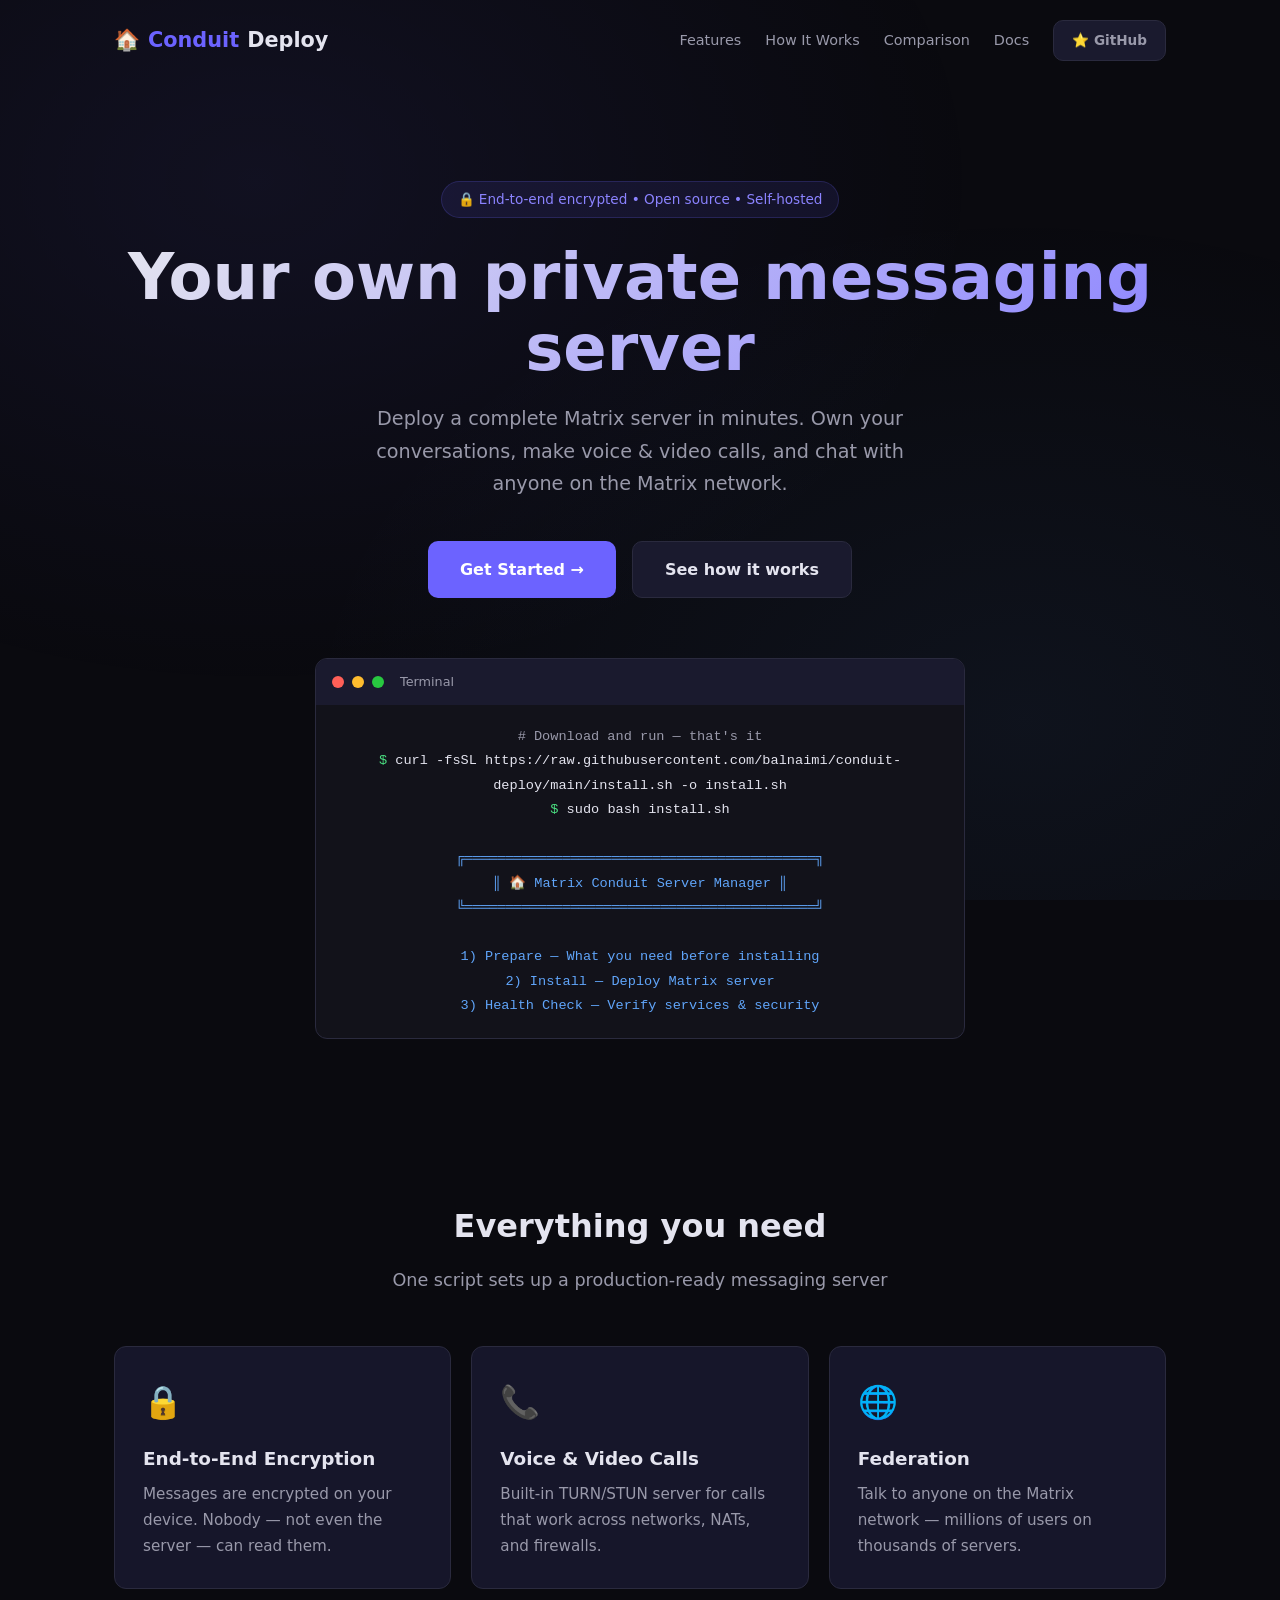
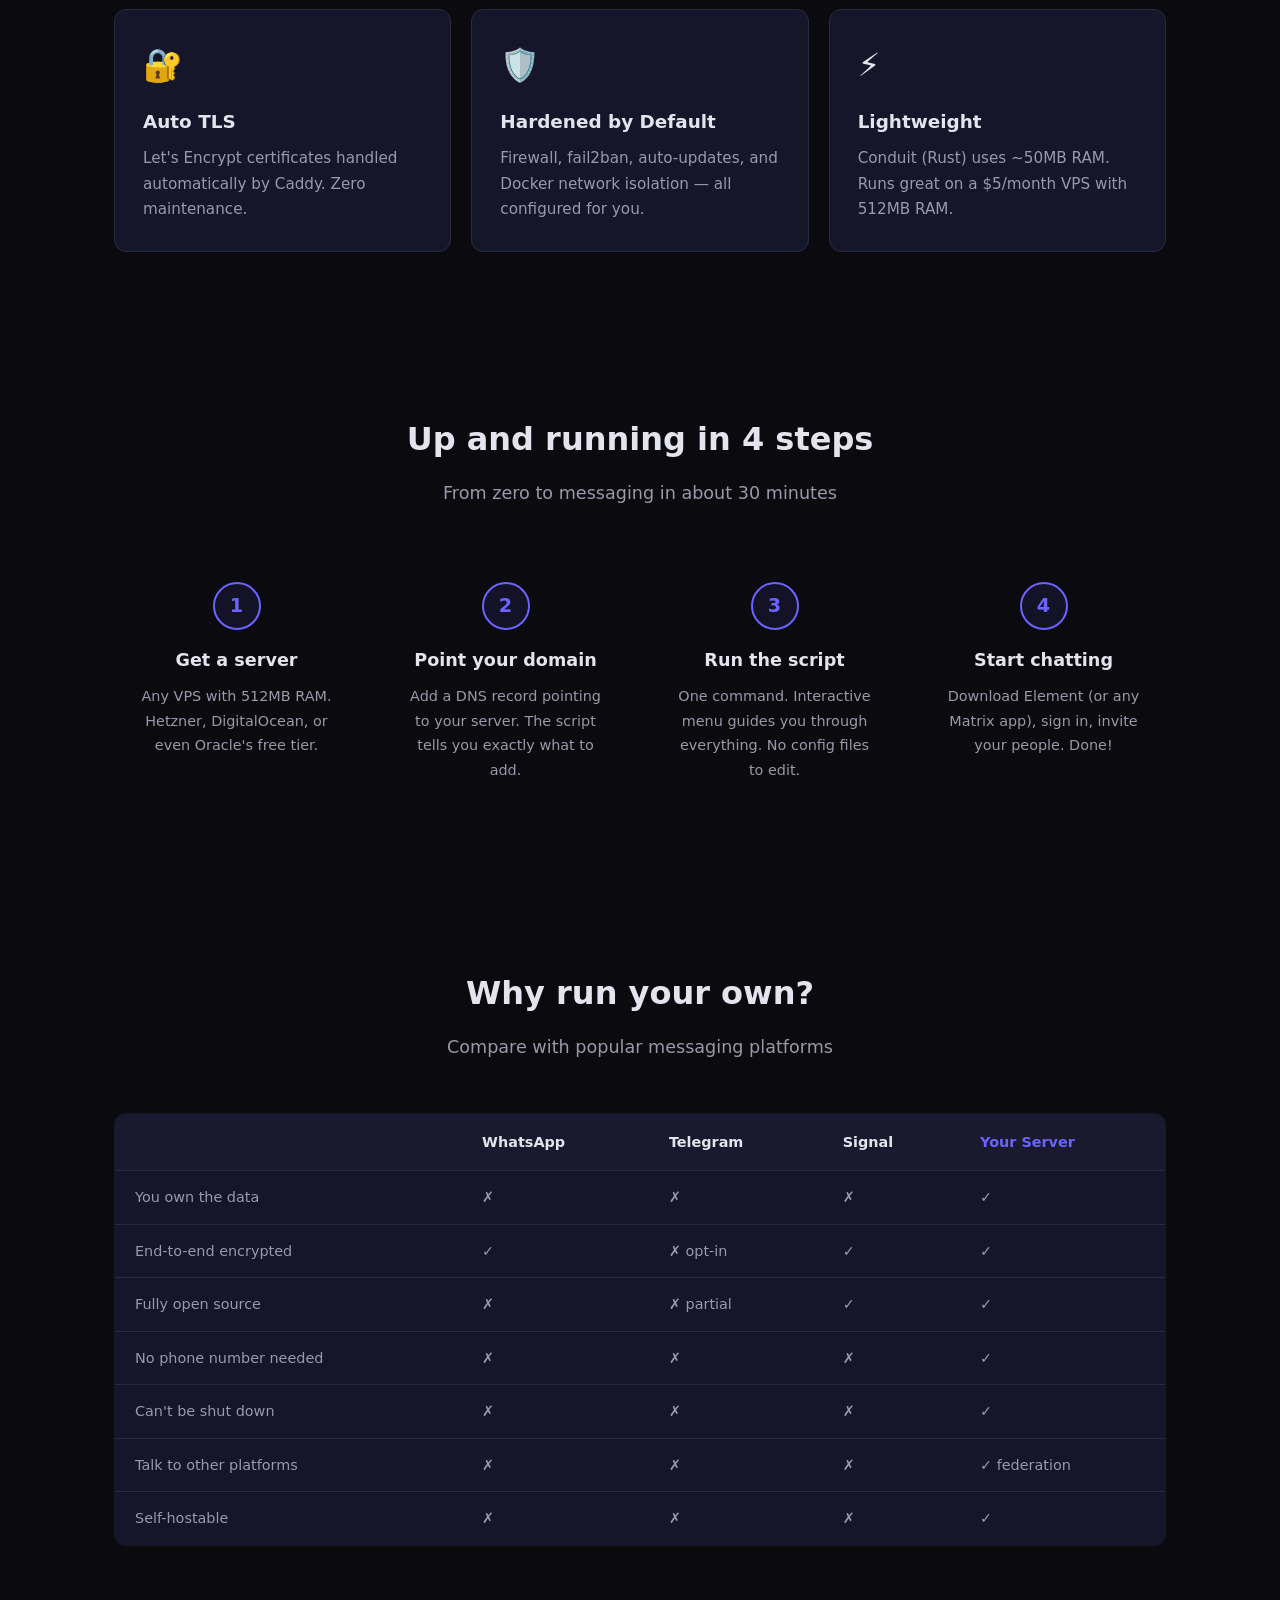
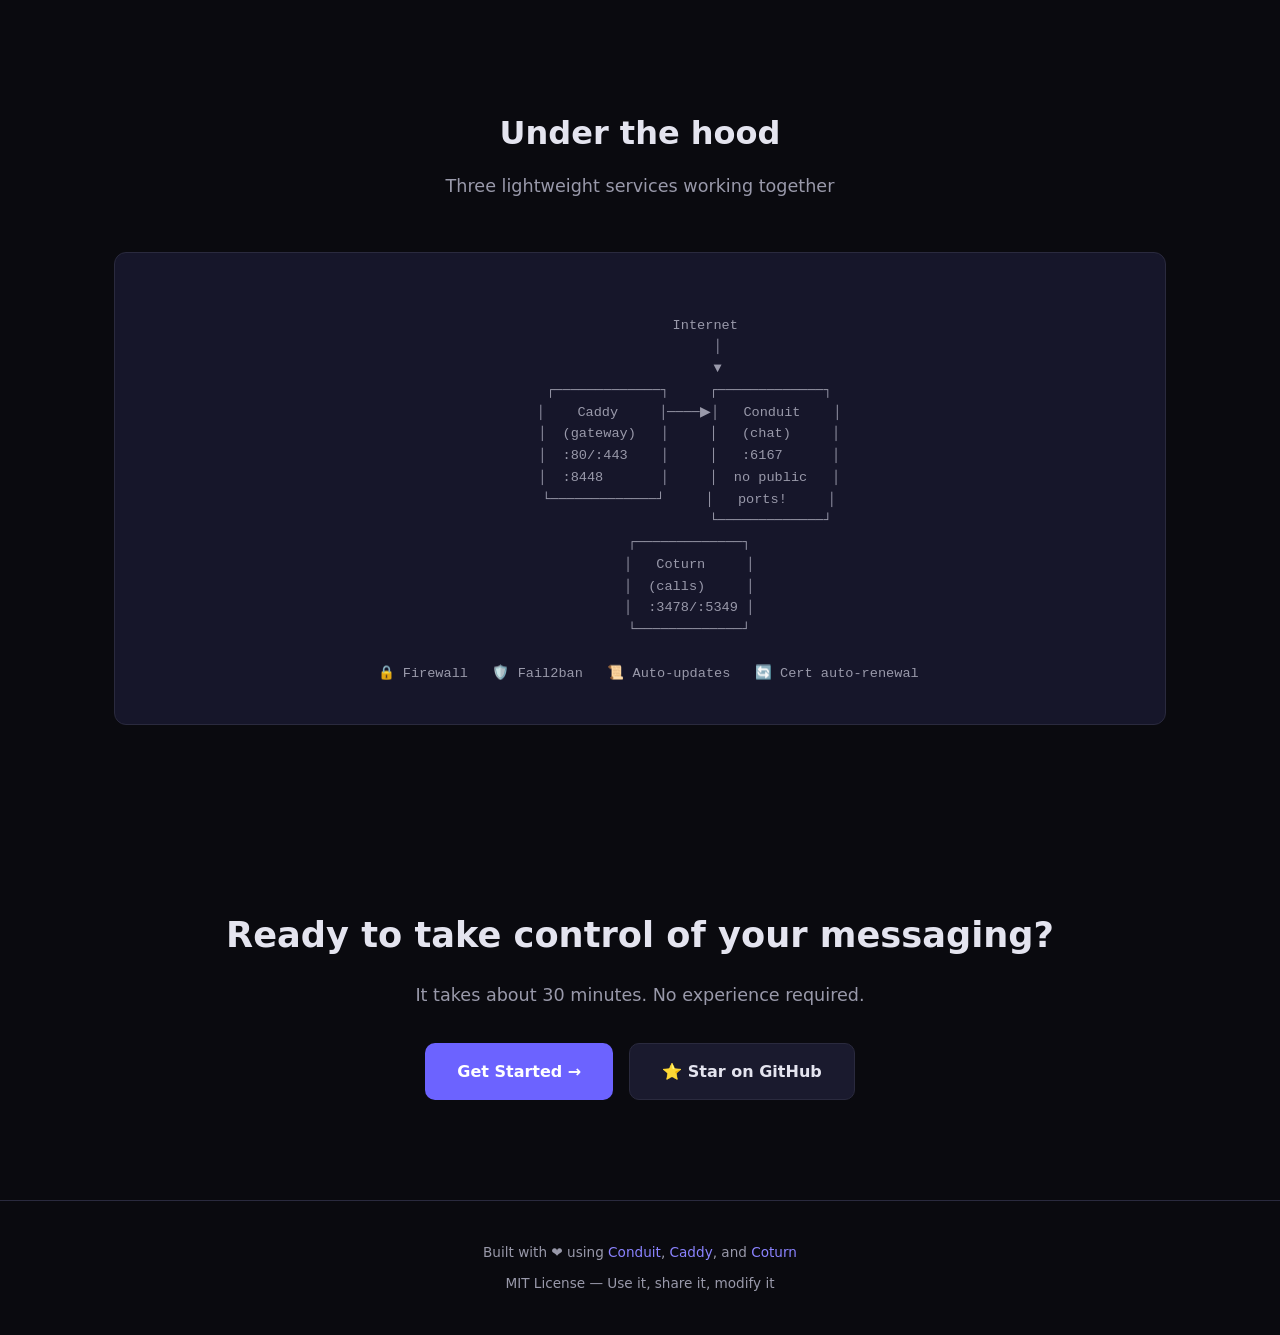
==== index.html @ 2279a66c "docs: add comprehensive documentation + landing page Documentation (docs/): - getting-started.md — B" ====
<!DOCTYPE html>
<html lang="en">
<head>
    <meta charset="UTF-8">
    <meta name="viewport" content="width=device-width, initial-scale=1.0">
    <title>Conduit Deploy — Your Own Private Messaging Server</title>
    <meta name="description" content="Deploy your own private Matrix messaging server in minutes. End-to-end encryption, voice/video calls, federation.">
    <style>
        :root {
            --bg: #0a0a0f;
            --bg2: #12121a;
            --bg3: #1a1a2e;
            --text: #e4e4ef;
            --text2: #9999aa;
            --accent: #6c63ff;
            --accent2: #8b83ff;
            --green: #4ade80;
            --blue: #60a5fa;
            --card: #16162a;
            --border: #2a2a3e;
            --radius: 12px;
        }

        * { margin: 0; padding: 0; box-sizing: border-box; }

        body {
            font-family: -apple-system, BlinkMacSystemFont, 'Segoe UI', system-ui, sans-serif;
            background: var(--bg);
            color: var(--text);
            line-height: 1.7;
            overflow-x: hidden;
        }

        /* Gradient background */
        .gradient-bg {
            position: fixed;
            top: 0; left: 0; right: 0; bottom: 0;
            background: radial-gradient(ellipse at 20% 20%, rgba(108, 99, 255, 0.08) 0%, transparent 50%),
                        radial-gradient(ellipse at 80% 80%, rgba(96, 165, 250, 0.06) 0%, transparent 50%);
            pointer-events: none;
            z-index: 0;
        }

        .container {
            max-width: 1100px;
            margin: 0 auto;
            padding: 0 24px;
            position: relative;
            z-index: 1;
        }

        /* Nav */
        nav {
            padding: 20px 0;
            display: flex;
            justify-content: space-between;
            align-items: center;
        }
        .logo {
            font-size: 1.3rem;
            font-weight: 700;
            color: var(--text);
            text-decoration: none;
            display: flex;
            align-items: center;
            gap: 8px;
        }
        .logo span { color: var(--accent); }
        .nav-links { display: flex; gap: 24px; align-items: center; }
        .nav-links a {
            color: var(--text2);
            text-decoration: none;
            font-size: 0.9rem;
            transition: color 0.2s;
        }
        .nav-links a:hover { color: var(--text); }

        /* Hero */
        .hero {
            text-align: center;
            padding: 100px 0 80px;
        }
        .hero-badge {
            display: inline-block;
            padding: 6px 16px;
            background: rgba(108, 99, 255, 0.1);
            border: 1px solid rgba(108, 99, 255, 0.2);
            border-radius: 100px;
            font-size: 0.85rem;
            color: var(--accent2);
            margin-bottom: 24px;
        }
        .hero h1 {
            font-size: clamp(2.5rem, 6vw, 4rem);
            font-weight: 800;
            line-height: 1.1;
            margin-bottom: 20px;
            background: linear-gradient(135deg, var(--text) 0%, var(--accent2) 100%);
            -webkit-background-clip: text;
            -webkit-text-fill-color: transparent;
            background-clip: text;
        }
        .hero p {
            font-size: 1.2rem;
            color: var(--text2);
            max-width: 600px;
            margin: 0 auto 40px;
        }
        .hero-buttons {
            display: flex;
            gap: 16px;
            justify-content: center;
            flex-wrap: wrap;
        }
        .btn {
            padding: 14px 32px;
            border-radius: 10px;
            font-size: 1rem;
            font-weight: 600;
            text-decoration: none;
            transition: all 0.2s;
            display: inline-flex;
            align-items: center;
            gap: 8px;
        }
        .btn-primary {
            background: var(--accent);
            color: white;
        }
        .btn-primary:hover {
            background: var(--accent2);
            transform: translateY(-2px);
            box-shadow: 0 8px 30px rgba(108, 99, 255, 0.3);
        }
        .btn-secondary {
            background: var(--bg3);
            color: var(--text);
            border: 1px solid var(--border);
        }
        .btn-secondary:hover {
            border-color: var(--accent);
            transform: translateY(-2px);
        }

        /* Terminal preview */
        .terminal {
            max-width: 650px;
            margin: 60px auto 0;
            background: var(--bg2);
            border: 1px solid var(--border);
            border-radius: var(--radius);
            overflow: hidden;
        }
        .terminal-header {
            padding: 12px 16px;
            background: var(--bg3);
            display: flex;
            gap: 8px;
            align-items: center;
        }
        .terminal-dot {
            width: 12px; height: 12px;
            border-radius: 50%;
        }
        .terminal-dot.red { background: #ff5f57; }
        .terminal-dot.yellow { background: #febc2e; }
        .terminal-dot.green { background: #28c840; }
        .terminal-title {
            color: var(--text2);
            font-size: 0.8rem;
            margin-left: 8px;
        }
        .terminal-body {
            padding: 20px;
            font-family: 'SF Mono', 'Fira Code', 'Cascadia Code', monospace;
            font-size: 0.85rem;
            line-height: 1.8;
        }
        .terminal-body .prompt { color: var(--green); }
        .terminal-body .cmd { color: var(--text); }
        .terminal-body .comment { color: var(--text2); }
        .terminal-body .output { color: var(--blue); }

        /* Features */
        .features {
            padding: 80px 0;
        }
        .section-title {
            text-align: center;
            font-size: 2rem;
            font-weight: 700;
            margin-bottom: 12px;
        }
        .section-subtitle {
            text-align: center;
            color: var(--text2);
            margin-bottom: 50px;
            font-size: 1.1rem;
        }
        .features-grid {
            display: grid;
            grid-template-columns: repeat(auto-fit, minmax(300px, 1fr));
            gap: 20px;
        }
        .feature-card {
            background: var(--card);
            border: 1px solid var(--border);
            border-radius: var(--radius);
            padding: 28px;
            transition: all 0.2s;
        }
        .feature-card:hover {
            border-color: var(--accent);
            transform: translateY(-3px);
        }
        .feature-icon {
            font-size: 2rem;
            margin-bottom: 14px;
        }
        .feature-card h3 {
            font-size: 1.15rem;
            margin-bottom: 8px;
        }
        .feature-card p {
            color: var(--text2);
            font-size: 0.95rem;
        }

        /* How it works */
        .how-it-works {
            padding: 80px 0;
        }
        .steps {
            display: grid;
            grid-template-columns: repeat(auto-fit, minmax(220px, 1fr));
            gap: 24px;
            margin-top: 50px;
        }
        .step {
            text-align: center;
            padding: 24px;
        }
        .step-number {
            width: 48px; height: 48px;
            background: rgba(108, 99, 255, 0.1);
            border: 2px solid var(--accent);
            border-radius: 50%;
            display: flex;
            align-items: center;
            justify-content: center;
            margin: 0 auto 16px;
            font-weight: 700;
            color: var(--accent);
            font-size: 1.2rem;
        }
        .step h3 {
            margin-bottom: 8px;
            font-size: 1.1rem;
        }
        .step p {
            color: var(--text2);
            font-size: 0.9rem;
        }

        /* Comparison */
        .comparison {
            padding: 80px 0;
        }
        .comparison-table {
            width: 100%;
            border-collapse: collapse;
            background: var(--card);
            border-radius: var(--radius);
            overflow: hidden;
            border: 1px solid var(--border);
        }
        .comparison-table th {
            padding: 16px 20px;
            background: var(--bg3);
            text-align: left;
            font-weight: 600;
            font-size: 0.9rem;
        }
        .comparison-table td {
            padding: 14px 20px;
            border-top: 1px solid var(--border);
            font-size: 0.9rem;
            color: var(--text2);
        }
        .comparison-table tr:hover td {
            background: rgba(108, 99, 255, 0.03);
        }
        .check { color: var(--green); }
        .cross { color: #f87171; }

        /* Architecture */
        .architecture {
            padding: 80px 0;
        }
        .arch-diagram {
            background: var(--card);
            border: 1px solid var(--border);
            border-radius: var(--radius);
            padding: 40px;
            text-align: center;
            font-family: 'SF Mono', 'Fira Code', monospace;
            font-size: 0.85rem;
            line-height: 1.6;
            color: var(--text2);
            overflow-x: auto;
            white-space: pre;
        }

        /* CTA */
        .cta {
            padding: 100px 0;
            text-align: center;
        }
        .cta h2 {
            font-size: 2.2rem;
            margin-bottom: 16px;
        }
        .cta p {
            color: var(--text2);
            margin-bottom: 32px;
            font-size: 1.1rem;
        }

        /* Footer */
        footer {
            padding: 40px 0;
            border-top: 1px solid var(--border);
            text-align: center;
            color: var(--text2);
            font-size: 0.85rem;
        }
        footer a {
            color: var(--accent2);
            text-decoration: none;
        }
        footer a:hover { text-decoration: underline; }

        /* Code inline */
        code {
            background: var(--bg3);
            padding: 2px 8px;
            border-radius: 4px;
            font-size: 0.85em;
            font-family: 'SF Mono', 'Fira Code', monospace;
        }

        @media (max-width: 768px) {
            .hero { padding: 60px 0 40px; }
            .nav-links { display: none; }
            .features-grid { grid-template-columns: 1fr; }
            .steps { grid-template-columns: 1fr 1fr; }
            .comparison-table { font-size: 0.8rem; }
            .comparison-table th, .comparison-table td { padding: 10px 12px; }
        }
    </style>
</head>
<body>
    <div class="gradient-bg"></div>

    <div class="container">
        <nav>
            <a href="#" class="logo">🏠 <span>Conduit</span> Deploy</a>
            <div class="nav-links">
                <a href="#features">Features</a>
                <a href="#how-it-works">How It Works</a>
                <a href="#comparison">Comparison</a>
                <a href="docs/getting-started.md">Docs</a>
                <a href="https://github.com/balnaimi/conduit-deploy" class="btn btn-secondary" style="padding: 8px 18px; font-size: 0.85rem;">⭐ GitHub</a>
            </div>
        </nav>

        <!-- Hero -->
        <section class="hero">
            <div class="hero-badge">🔒 End-to-end encrypted • Open source • Self-hosted</div>
            <h1>Your own private messaging server</h1>
            <p>Deploy a complete Matrix server in minutes. Own your conversations, make voice &amp; video calls, and chat with anyone on the Matrix network.</p>
            <div class="hero-buttons">
                <a href="docs/getting-started.md" class="btn btn-primary">Get Started →</a>
                <a href="#how-it-works" class="btn btn-secondary">See how it works</a>
            </div>

            <div class="terminal">
                <div class="terminal-header">
                    <div class="terminal-dot red"></div>
                    <div class="terminal-dot yellow"></div>
                    <div class="terminal-dot green"></div>
                    <span class="terminal-title">Terminal</span>
                </div>
                <div class="terminal-body">
                    <span class="comment"># Download and run — that's it</span><br>
                    <span class="prompt">$</span> <span class="cmd">curl -fsSL https://raw.githubusercontent.com/balnaimi/conduit-deploy/main/install.sh -o install.sh</span><br>
                    <span class="prompt">$</span> <span class="cmd">sudo bash install.sh</span><br>
                    <br>
                    <span class="output">╔═══════════════════════════════════════════╗</span><br>
                    <span class="output">║   🏠 Matrix Conduit Server Manager        ║</span><br>
                    <span class="output">╚═══════════════════════════════════════════╝</span><br>
                    <br>
                    <span class="output">  1) Prepare      — What you need before installing</span><br>
                    <span class="output">  2) Install      — Deploy Matrix server</span><br>
                    <span class="output">  3) Health Check — Verify services &amp; security</span><br>
                </div>
            </div>
        </section>

        <!-- Features -->
        <section class="features" id="features">
            <h2 class="section-title">Everything you need</h2>
            <p class="section-subtitle">One script sets up a production-ready messaging server</p>

            <div class="features-grid">
                <div class="feature-card">
                    <div class="feature-icon">🔒</div>
                    <h3>End-to-End Encryption</h3>
                    <p>Messages are encrypted on your device. Nobody — not even the server — can read them.</p>
                </div>
                <div class="feature-card">
                    <div class="feature-icon">📞</div>
                    <h3>Voice & Video Calls</h3>
                    <p>Built-in TURN/STUN server for calls that work across networks, NATs, and firewalls.</p>
                </div>
                <div class="feature-card">
                    <div class="feature-icon">🌐</div>
                    <h3>Federation</h3>
                    <p>Talk to anyone on the Matrix network — millions of users on thousands of servers.</p>
                </div>
                <div class="feature-card">
                    <div class="feature-icon">🔐</div>
                    <h3>Auto TLS</h3>
                    <p>Let's Encrypt certificates handled automatically by Caddy. Zero maintenance.</p>
                </div>
                <div class="feature-card">
                    <div class="feature-icon">🛡️</div>
                    <h3>Hardened by Default</h3>
                    <p>Firewall, fail2ban, auto-updates, and Docker network isolation — all configured for you.</p>
                </div>
                <div class="feature-card">
                    <div class="feature-icon">⚡</div>
                    <h3>Lightweight</h3>
                    <p>Conduit (Rust) uses ~50MB RAM. Runs great on a $5/month VPS with 512MB RAM.</p>
                </div>
            </div>
        </section>

        <!-- How it works -->
        <section class="how-it-works" id="how-it-works">
            <h2 class="section-title">Up and running in 4 steps</h2>
            <p class="section-subtitle">From zero to messaging in about 30 minutes</p>

            <div class="steps">
                <div class="step">
                    <div class="step-number">1</div>
                    <h3>Get a server</h3>
                    <p>Any VPS with 512MB RAM. Hetzner, DigitalOcean, or even Oracle's free tier.</p>
                </div>
                <div class="step">
                    <div class="step-number">2</div>
                    <h3>Point your domain</h3>
                    <p>Add a DNS record pointing to your server. The script tells you exactly what to add.</p>
                </div>
                <div class="step">
                    <div class="step-number">3</div>
                    <h3>Run the script</h3>
                    <p>One command. Interactive menu guides you through everything. No config files to edit.</p>
                </div>
                <div class="step">
                    <div class="step-number">4</div>
                    <h3>Start chatting</h3>
                    <p>Download Element (or any Matrix app), sign in, invite your people. Done!</p>
                </div>
            </div>
        </section>

        <!-- Comparison -->
        <section class="comparison" id="comparison">
            <h2 class="section-title">Why run your own?</h2>
            <p class="section-subtitle">Compare with popular messaging platforms</p>

            <table class="comparison-table">
                <thead>
                    <tr>
                        <th></th>
                        <th>WhatsApp</th>
                        <th>Telegram</th>
                        <th>Signal</th>
                        <th style="color: var(--accent);">Your Server</th>
                    </tr>
                </thead>
                <tbody>
                    <tr>
                        <td>You own the data</td>
                        <td class="cross">✗</td>
                        <td class="cross">✗</td>
                        <td class="cross">✗</td>
                        <td class="check">✓</td>
                    </tr>
                    <tr>
                        <td>End-to-end encrypted</td>
                        <td class="check">✓</td>
                        <td class="cross">✗ opt-in</td>
                        <td class="check">✓</td>
                        <td class="check">✓</td>
                    </tr>
                    <tr>
                        <td>Fully open source</td>
                        <td class="cross">✗</td>
                        <td class="cross">✗ partial</td>
                        <td class="check">✓</td>
                        <td class="check">✓</td>
                    </tr>
                    <tr>
                        <td>No phone number needed</td>
                        <td class="cross">✗</td>
                        <td class="cross">✗</td>
                        <td class="cross">✗</td>
                        <td class="check">✓</td>
                    </tr>
                    <tr>
                        <td>Can't be shut down</td>
                        <td class="cross">✗</td>
                        <td class="cross">✗</td>
                        <td class="cross">✗</td>
                        <td class="check">✓</td>
                    </tr>
                    <tr>
                        <td>Talk to other platforms</td>
                        <td class="cross">✗</td>
                        <td class="cross">✗</td>
                        <td class="cross">✗</td>
                        <td class="check">✓ federation</td>
                    </tr>
                    <tr>
                        <td>Self-hostable</td>
                        <td class="cross">✗</td>
                        <td class="cross">✗</td>
                        <td class="cross">✗</td>
                        <td class="check">✓</td>
                    </tr>
                </tbody>
            </table>
        </section>

        <!-- Architecture -->
        <section class="architecture">
            <h2 class="section-title">Under the hood</h2>
            <p class="section-subtitle">Three lightweight services working together</p>

            <div class="arch-diagram">
                Internet
                   │
                   ▼
            ┌─────────────┐     ┌─────────────┐
            │    Caddy     │────▶│   Conduit    │
            │  (gateway)   │     │   (chat)     │
            │  :80/:443    │     │   :6167      │
            │  :8448       │     │  no public   │
            └─────────────┘     │   ports!     │
                                └─────────────┘
            ┌─────────────┐
            │   Coturn     │
            │  (calls)     │
            │  :3478/:5349 │
            └─────────────┘

  🔒 Firewall   🛡️ Fail2ban   📜 Auto-updates   🔄 Cert auto-renewal</div>
        </section>

        <!-- CTA -->
        <section class="cta">
            <h2>Ready to take control of your messaging?</h2>
            <p>It takes about 30 minutes. No experience required.</p>
            <div class="hero-buttons">
                <a href="docs/getting-started.md" class="btn btn-primary">Get Started →</a>
                <a href="https://github.com/balnaimi/conduit-deploy" class="btn btn-secondary">⭐ Star on GitHub</a>
            </div>
        </section>
    </div>

    <footer>
        <div class="container">
            <p>Built with ❤️ using <a href="https://conduit.rs/">Conduit</a>, <a href="https://caddyserver.com/">Caddy</a>, and <a href="https://github.com/coturn/coturn">Coturn</a></p>
            <p style="margin-top: 8px;">MIT License — Use it, share it, modify it</p>
        </div>
    </footer>
</body>
</html>
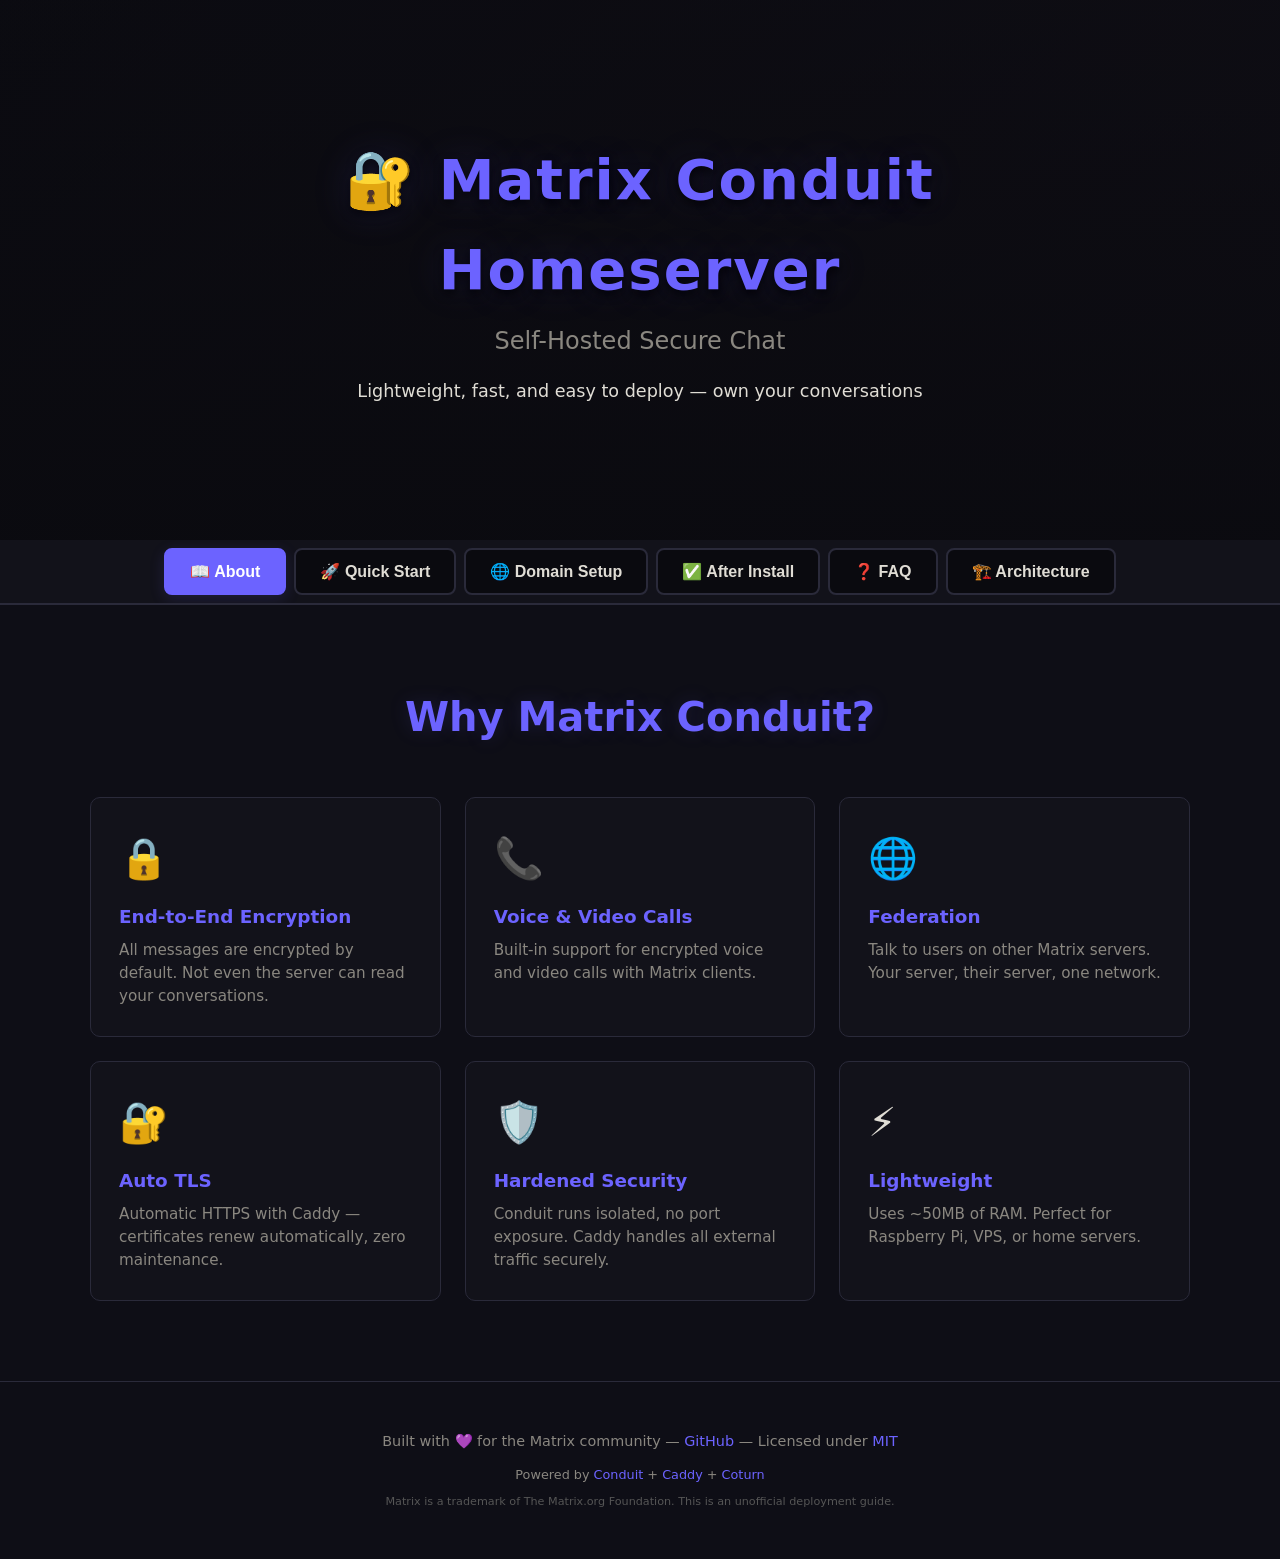
==== commit 4d7f7a7c: "feat: new landing page matching Conan Exiles style" ====
--- a/index.html
+++ b/index.html
@@ -1,590 +1,1148 @@
 <!DOCTYPE html>
 <html lang="en">
 <head>
-    <meta charset="UTF-8">
-    <meta name="viewport" content="width=device-width, initial-scale=1.0">
-    <title>Conduit Deploy — Your Own Private Messaging Server</title>
-    <meta name="description" content="Deploy your own private Matrix messaging server in minutes. End-to-end encryption, voice/video calls, federation.">
-    <style>
-        :root {
-            --bg: #0a0a0f;
-            --bg2: #12121a;
-            --bg3: #1a1a2e;
-            --text: #e4e4ef;
-            --text2: #9999aa;
-            --accent: #6c63ff;
-            --accent2: #8b83ff;
-            --green: #4ade80;
-            --blue: #60a5fa;
-            --card: #16162a;
-            --border: #2a2a3e;
-            --radius: 12px;
-        }
-
-        * { margin: 0; padding: 0; box-sizing: border-box; }
-
-        body {
-            font-family: -apple-system, BlinkMacSystemFont, 'Segoe UI', system-ui, sans-serif;
-            background: var(--bg);
-            color: var(--text);
-            line-height: 1.7;
-            overflow-x: hidden;
-        }
-
-        /* Gradient background */
-        .gradient-bg {
-            position: fixed;
-            top: 0; left: 0; right: 0; bottom: 0;
-            background: radial-gradient(ellipse at 20% 20%, rgba(108, 99, 255, 0.08) 0%, transparent 50%),
-                        radial-gradient(ellipse at 80% 80%, rgba(96, 165, 250, 0.06) 0%, transparent 50%);
-            pointer-events: none;
-            z-index: 0;
-        }
-
-        .container {
-            max-width: 1100px;
-            margin: 0 auto;
-            padding: 0 24px;
-            position: relative;
-            z-index: 1;
-        }
-
-        /* Nav */
-        nav {
-            padding: 20px 0;
-            display: flex;
-            justify-content: space-between;
-            align-items: center;
-        }
-        .logo {
-            font-size: 1.3rem;
-            font-weight: 700;
-            color: var(--text);
-            text-decoration: none;
-            display: flex;
-            align-items: center;
-            gap: 8px;
-        }
-        .logo span { color: var(--accent); }
-        .nav-links { display: flex; gap: 24px; align-items: center; }
-        .nav-links a {
-            color: var(--text2);
-            text-decoration: none;
-            font-size: 0.9rem;
-            transition: color 0.2s;
-        }
-        .nav-links a:hover { color: var(--text); }
-
-        /* Hero */
-        .hero {
-            text-align: center;
-            padding: 100px 0 80px;
-        }
-        .hero-badge {
-            display: inline-block;
-            padding: 6px 16px;
-            background: rgba(108, 99, 255, 0.1);
-            border: 1px solid rgba(108, 99, 255, 0.2);
-            border-radius: 100px;
-            font-size: 0.85rem;
-            color: var(--accent2);
-            margin-bottom: 24px;
-        }
-        .hero h1 {
-            font-size: clamp(2.5rem, 6vw, 4rem);
-            font-weight: 800;
-            line-height: 1.1;
-            margin-bottom: 20px;
-            background: linear-gradient(135deg, var(--text) 0%, var(--accent2) 100%);
-            -webkit-background-clip: text;
-            -webkit-text-fill-color: transparent;
-            background-clip: text;
-        }
-        .hero p {
-            font-size: 1.2rem;
-            color: var(--text2);
-            max-width: 600px;
-            margin: 0 auto 40px;
-        }
-        .hero-buttons {
-            display: flex;
-            gap: 16px;
-            justify-content: center;
-            flex-wrap: wrap;
-        }
-        .btn {
-            padding: 14px 32px;
-            border-radius: 10px;
-            font-size: 1rem;
-            font-weight: 600;
-            text-decoration: none;
-            transition: all 0.2s;
-            display: inline-flex;
-            align-items: center;
-            gap: 8px;
-        }
-        .btn-primary {
-            background: var(--accent);
-            color: white;
-        }
-        .btn-primary:hover {
-            background: var(--accent2);
-            transform: translateY(-2px);
-            box-shadow: 0 8px 30px rgba(108, 99, 255, 0.3);
-        }
-        .btn-secondary {
-            background: var(--bg3);
-            color: var(--text);
-            border: 1px solid var(--border);
-        }
-        .btn-secondary:hover {
-            border-color: var(--accent);
-            transform: translateY(-2px);
-        }
-
-        /* Terminal preview */
-        .terminal {
-            max-width: 650px;
-            margin: 60px auto 0;
-            background: var(--bg2);
-            border: 1px solid var(--border);
-            border-radius: var(--radius);
-            overflow: hidden;
-        }
-        .terminal-header {
-            padding: 12px 16px;
-            background: var(--bg3);
-            display: flex;
-            gap: 8px;
-            align-items: center;
-        }
-        .terminal-dot {
-            width: 12px; height: 12px;
-            border-radius: 50%;
-        }
-        .terminal-dot.red { background: #ff5f57; }
-        .terminal-dot.yellow { background: #febc2e; }
-        .terminal-dot.green { background: #28c840; }
-        .terminal-title {
-            color: var(--text2);
-            font-size: 0.8rem;
-            margin-left: 8px;
-        }
-        .terminal-body {
-            padding: 20px;
-            font-family: 'SF Mono', 'Fira Code', 'Cascadia Code', monospace;
-            font-size: 0.85rem;
-            line-height: 1.8;
-        }
-        .terminal-body .prompt { color: var(--green); }
-        .terminal-body .cmd { color: var(--text); }
-        .terminal-body .comment { color: var(--text2); }
-        .terminal-body .output { color: var(--blue); }
-
-        /* Features */
-        .features {
-            padding: 80px 0;
-        }
-        .section-title {
-            text-align: center;
-            font-size: 2rem;
-            font-weight: 700;
-            margin-bottom: 12px;
-        }
-        .section-subtitle {
-            text-align: center;
-            color: var(--text2);
-            margin-bottom: 50px;
-            font-size: 1.1rem;
-        }
-        .features-grid {
-            display: grid;
-            grid-template-columns: repeat(auto-fit, minmax(300px, 1fr));
-            gap: 20px;
-        }
-        .feature-card {
-            background: var(--card);
-            border: 1px solid var(--border);
-            border-radius: var(--radius);
-            padding: 28px;
-            transition: all 0.2s;
-        }
-        .feature-card:hover {
-            border-color: var(--accent);
-            transform: translateY(-3px);
-        }
-        .feature-icon {
-            font-size: 2rem;
-            margin-bottom: 14px;
-        }
-        .feature-card h3 {
-            font-size: 1.15rem;
-            margin-bottom: 8px;
-        }
-        .feature-card p {
-            color: var(--text2);
-            font-size: 0.95rem;
-        }
-
-        /* How it works */
-        .how-it-works {
-            padding: 80px 0;
-        }
-        .steps {
-            display: grid;
-            grid-template-columns: repeat(auto-fit, minmax(220px, 1fr));
-            gap: 24px;
-            margin-top: 50px;
-        }
-        .step {
-            text-align: center;
-            padding: 24px;
-        }
-        .step-number {
-            width: 48px; height: 48px;
-            background: rgba(108, 99, 255, 0.1);
-            border: 2px solid var(--accent);
-            border-radius: 50%;
-            display: flex;
-            align-items: center;
-            justify-content: center;
-            margin: 0 auto 16px;
-            font-weight: 700;
-            color: var(--accent);
-            font-size: 1.2rem;
-        }
-        .step h3 {
-            margin-bottom: 8px;
-            font-size: 1.1rem;
-        }
-        .step p {
-            color: var(--text2);
-            font-size: 0.9rem;
-        }
-
-        /* Comparison */
-        .comparison {
-            padding: 80px 0;
-        }
-        .comparison-table {
-            width: 100%;
-            border-collapse: collapse;
-            background: var(--card);
-            border-radius: var(--radius);
-            overflow: hidden;
-            border: 1px solid var(--border);
-        }
-        .comparison-table th {
-            padding: 16px 20px;
-            background: var(--bg3);
-            text-align: left;
-            font-weight: 600;
-            font-size: 0.9rem;
-        }
-        .comparison-table td {
-            padding: 14px 20px;
-            border-top: 1px solid var(--border);
-            font-size: 0.9rem;
-            color: var(--text2);
-        }
-        .comparison-table tr:hover td {
-            background: rgba(108, 99, 255, 0.03);
-        }
-        .check { color: var(--green); }
-        .cross { color: #f87171; }
-
-        /* Architecture */
-        .architecture {
-            padding: 80px 0;
-        }
-        .arch-diagram {
-            background: var(--card);
-            border: 1px solid var(--border);
-            border-radius: var(--radius);
-            padding: 40px;
-            text-align: center;
-            font-family: 'SF Mono', 'Fira Code', monospace;
-            font-size: 0.85rem;
-            line-height: 1.6;
-            color: var(--text2);
-            overflow-x: auto;
-            white-space: pre;
-        }
-
-        /* CTA */
-        .cta {
-            padding: 100px 0;
-            text-align: center;
-        }
-        .cta h2 {
-            font-size: 2.2rem;
-            margin-bottom: 16px;
-        }
-        .cta p {
-            color: var(--text2);
-            margin-bottom: 32px;
-            font-size: 1.1rem;
-        }
-
-        /* Footer */
-        footer {
-            padding: 40px 0;
-            border-top: 1px solid var(--border);
-            text-align: center;
-            color: var(--text2);
-            font-size: 0.85rem;
-        }
-        footer a {
-            color: var(--accent2);
-            text-decoration: none;
-        }
-        footer a:hover { text-decoration: underline; }
-
-        /* Code inline */
-        code {
-            background: var(--bg3);
-            padding: 2px 8px;
-            border-radius: 4px;
-            font-size: 0.85em;
-            font-family: 'SF Mono', 'Fira Code', monospace;
-        }
-
-        @media (max-width: 768px) {
-            .hero { padding: 60px 0 40px; }
-            .nav-links { display: none; }
-            .features-grid { grid-template-columns: 1fr; }
-            .steps { grid-template-columns: 1fr 1fr; }
-            .comparison-table { font-size: 0.8rem; }
-            .comparison-table th, .comparison-table td { padding: 10px 12px; }
-        }
-    </style>
+<meta charset="UTF-8">
+<meta name="viewport" content="width=device-width, initial-scale=1.0">
+<title>Matrix Conduit Server — Self-Hosted Secure Chat</title>
+<style>
+:root {
+  --bg: #0a0a0f;
+  --card: #12121a;
+  --card-hover: #1a1a25;
+  --border: #2a2a3a;
+  --accent: #6c63ff;
+  --accent-dim: #4a42c0;
+  --accent-glow: rgba(108,99,255,0.15);
+  --text: #e0ddd5;
+  --text-dim: #8a8780;
+  --text-bright: #fff;
+  --danger: #c44;
+  --success: #4a4;
+  --warning: #f39c12;
+  --section-bg: #0e0e16;
+}
+
+* { margin:0; padding:0; box-sizing:border-box; }
+
+html { scroll-behavior: smooth; }
+
+body {
+  background: var(--bg);
+  color: var(--text);
+  font-family: 'Segoe UI', system-ui, -apple-system, sans-serif;
+  line-height: 1.6;
+  min-height: 100vh;
+}
+
+/* ============================================
+   HERO SECTION
+   ============================================ */
+.hero {
+  position: relative;
+  min-height: 60vh;
+  display: flex;
+  align-items: center;
+  justify-content: center;
+  text-align: center;
+  overflow: hidden;
+  background: linear-gradient(135deg, #0d0d15 0%, #1a1520 100%);
+}
+.hero-overlay {
+  position: absolute;
+  inset: 0;
+  background: linear-gradient(180deg, rgba(10,10,15,0.7) 0%, rgba(10,10,15,0.95) 100%);
+}
+.hero-content {
+  position: relative;
+  z-index: 2;
+  max-width: 900px;
+  padding: 2rem;
+}
+.hero-logo {
+  font-size: 3.5rem;
+  font-weight: 900;
+  color: var(--accent);
+  text-shadow: 0 0 40px var(--accent-glow), 0 4px 10px rgba(0,0,0,0.8);
+  margin-bottom: 0.5rem;
+  letter-spacing: 2px;
+}
+.hero-subtitle {
+  font-size: 1.5rem;
+  color: var(--text-dim);
+  margin-bottom: 1rem;
+  font-weight: 300;
+}
+.hero-tagline {
+  font-size: 1.1rem;
+  color: var(--text);
+  font-weight: 500;
+}
+
+/* ============================================
+   TAB BAR
+   ============================================ */
+.tab-bar {
+  position: sticky;
+  top: 0;
+  z-index: 50;
+  background: var(--card);
+  border-bottom: 2px solid var(--border);
+  padding: 0.5rem 1rem;
+  display: flex;
+  justify-content: center;
+  gap: 0.5rem;
+  overflow-x: auto;
+  flex-wrap: wrap;
+}
+.tab-btn {
+  padding: 0.75rem 1.5rem;
+  border: 2px solid var(--border);
+  border-radius: 8px;
+  background: var(--bg);
+  color: var(--text);
+  font-size: 1rem;
+  font-weight: 600;
+  cursor: pointer;
+  transition: all 0.3s;
+  white-space: nowrap;
+  display: inline-flex;
+  align-items: center;
+  gap: 0.5rem;
+}
+.tab-btn:hover {
+  border-color: var(--accent-dim);
+  color: var(--accent);
+}
+.tab-btn.active {
+  background: var(--accent);
+  color: #fff;
+  border-color: var(--accent);
+  box-shadow: 0 4px 15px var(--accent-glow);
+}
+
+/* ============================================
+   TAB CONTENT
+   ============================================ */
+.tab-content {
+  display: none;
+}
+.tab-content.active {
+  display: block;
+}
+
+/* ============================================
+   FEATURES SECTION (for About tab)
+   ============================================ */
+.features {
+  padding: 5rem 2rem;
+  background: var(--section-bg);
+}
+.features-grid {
+  max-width: 1100px;
+  margin: 0 auto;
+  display: grid;
+  grid-template-columns: repeat(auto-fit, minmax(320px, 1fr));
+  gap: 1.5rem;
+}
+.feature-card {
+  background: var(--card);
+  border: 1px solid var(--border);
+  border-radius: 10px;
+  padding: 1.75rem;
+  transition: all 0.3s;
+}
+.feature-card:hover {
+  background: var(--card-hover);
+  border-color: var(--accent-dim);
+  transform: translateY(-4px);
+  box-shadow: 0 8px 25px rgba(0,0,0,0.4);
+}
+.feature-icon {
+  font-size: 2.5rem;
+  margin-bottom: 0.75rem;
+}
+.feature-title {
+  font-size: 1.15rem;
+  font-weight: 700;
+  color: var(--accent);
+  margin-bottom: 0.5rem;
+}
+.feature-desc {
+  font-size: 0.95rem;
+  color: var(--text-dim);
+  line-height: 1.5;
+}
+
+/* ============================================
+   CONTENT SECTIONS
+   ============================================ */
+.content-section {
+  padding: 5rem 2rem;
+  background: var(--bg);
+}
+.content-section:nth-child(even) {
+  background: var(--section-bg);
+}
+.content-container {
+  max-width: 900px;
+  margin: 0 auto;
+}
+.section-title {
+  font-size: 2.5rem;
+  color: var(--accent);
+  text-align: center;
+  margin-bottom: 3rem;
+  text-shadow: 0 0 20px var(--accent-glow);
+}
+.section-subtitle {
+  font-size: 1.5rem;
+  color: var(--accent);
+  margin: 2.5rem 0 1rem;
+}
+
+/* ============================================
+   CODE BLOCKS
+   ============================================ */
+.code-block {
+  background: #0a0a0f;
+  border: 1px solid var(--border);
+  border-radius: 8px;
+  padding: 1.25rem;
+  font-family: 'Consolas', 'Monaco', monospace;
+  font-size: 0.9rem;
+  color: var(--text);
+  white-space: pre;
+  overflow-x: auto;
+  line-height: 1.7;
+  margin: 1rem 0;
+  position: relative;
+}
+.code-block .comment {
+  color: var(--text-dim);
+}
+.code-block .highlight {
+  color: var(--accent);
+  font-weight: 600;
+}
+.copy-btn {
+  position: absolute;
+  top: 0.75rem;
+  right: 0.75rem;
+  background: var(--card);
+  border: 1px solid var(--border);
+  color: var(--text);
+  padding: 0.4rem 0.8rem;
+  border-radius: 6px;
+  font-size: 0.8rem;
+  cursor: pointer;
+  opacity: 0;
+  transition: all 0.2s;
+}
+.code-block:hover .copy-btn {
+  opacity: 1;
+}
+.copy-btn:hover {
+  background: var(--accent);
+  color: #fff;
+  border-color: var(--accent);
+}
+
+/* ============================================
+   TABLES
+   ============================================ */
+.info-table {
+  width: 100%;
+  background: var(--card);
+  border: 1px solid var(--border);
+  border-radius: 10px;
+  overflow: hidden;
+  margin: 1.5rem 0;
+}
+.info-table table {
+  width: 100%;
+  border-collapse: collapse;
+}
+.info-table th {
+  background: var(--bg);
+  color: var(--accent);
+  padding: 0.9rem;
+  text-align: left;
+  font-weight: 700;
+  border-bottom: 1px solid var(--border);
+}
+.info-table td {
+  padding: 0.9rem;
+  border-bottom: 1px solid rgba(255,255,255,0.05);
+  color: var(--text);
+}
+.info-table tr:last-child td {
+  border-bottom: none;
+}
+.info-table code {
+  background: var(--bg);
+  padding: 2px 6px;
+  border-radius: 4px;
+  font-family: 'Consolas', 'Monaco', monospace;
+  font-size: 0.85rem;
+  color: var(--accent);
+}
+
+/* ============================================
+   INFO BOXES
+   ============================================ */
+.info-note {
+  background: var(--card);
+  border-left: 4px solid var(--accent);
+  padding: 1rem 1.25rem;
+  border-radius: 6px;
+  font-size: 0.95rem;
+  color: var(--text);
+  margin: 1rem 0;
+}
+.info-warning {
+  background: var(--card);
+  border-left: 4px solid var(--warning);
+  padding: 1rem 1.25rem;
+  border-radius: 6px;
+  font-size: 0.95rem;
+  color: var(--text);
+  margin: 1rem 0;
+}
+.info-warning strong {
+  color: var(--warning);
+}
+.info-danger {
+  background: var(--card);
+  border-left: 4px solid var(--danger);
+  padding: 1rem 1.25rem;
+  border-radius: 6px;
+  font-size: 0.95rem;
+  color: var(--text);
+  margin: 1rem 0;
+}
+.info-danger strong {
+  color: var(--danger);
+}
+
+/* ============================================
+   OPTION CARDS
+   ============================================ */
+.option-card {
+  background: var(--card);
+  border: 1px solid var(--border);
+  border-radius: 10px;
+  padding: 2rem;
+  margin-bottom: 2rem;
+}
+.option-title {
+  font-size: 1.3rem;
+  color: var(--accent);
+  margin-bottom: 0.5rem;
+  font-weight: 700;
+}
+.option-desc {
+  font-size: 0.95rem;
+  color: var(--text-dim);
+  margin-bottom: 1rem;
+}
+
+/* ============================================
+   ASCII ART
+   ============================================ */
+.ascii-art {
+  background: #0a0a0f;
+  border: 1px solid var(--border);
+  border-radius: 8px;
+  padding: 1.5rem;
+  font-family: 'Consolas', 'Monaco', monospace;
+  font-size: 0.75rem;
+  color: var(--text);
+  overflow-x: auto;
+  line-height: 1.4;
+  margin: 1rem 0;
+}
+
+/* ============================================
+   FOOTER
+   ============================================ */
+.footer {
+  text-align: center;
+  padding: 3rem 2rem;
+  color: var(--text-dim);
+  font-size: 0.9rem;
+  background: var(--section-bg);
+  border-top: 1px solid var(--border);
+}
+.footer a {
+  color: var(--accent);
+  text-decoration: none;
+}
+.footer a:hover {
+  text-decoration: underline;
+}
+
+/* ============================================
+   TOAST
+   ============================================ */
+.toast {
+  position: fixed;
+  bottom: 2rem;
+  left: 50%;
+  transform: translateX(-50%) translateY(100px);
+  background: var(--accent);
+  color: #fff;
+  padding: 0.75rem 1.5rem;
+  border-radius: 8px;
+  font-weight: 600;
+  font-size: 0.9rem;
+  opacity: 0;
+  transition: all 0.3s;
+  z-index: 100;
+}
+.toast.show {
+  transform: translateX(-50%) translateY(0);
+  opacity: 1;
+}
+
+/* ============================================
+   RESPONSIVE
+   ============================================ */
+@media (max-width: 768px) {
+  .hero-logo { font-size: 2.5rem; }
+  .hero-subtitle { font-size: 1.2rem; }
+  .features-grid { grid-template-columns: 1fr; }
+  .tab-bar { justify-content: flex-start; flex-wrap: nowrap; }
+  .info-table { font-size: 0.85rem; }
+}
+</style>
 </head>
 <body>
-    <div class="gradient-bg"></div>
-
-    <div class="container">
-        <nav>
-            <a href="#" class="logo">🏠 <span>Conduit</span> Deploy</a>
-            <div class="nav-links">
-                <a href="#features">Features</a>
-                <a href="#how-it-works">How It Works</a>
-                <a href="#comparison">Comparison</a>
-                <a href="docs/getting-started.md">Docs</a>
-                <a href="https://github.com/balnaimi/conduit-deploy" class="btn btn-secondary" style="padding: 8px 18px; font-size: 0.85rem;">⭐ GitHub</a>
-            </div>
-        </nav>
-
-        <!-- Hero -->
-        <section class="hero">
-            <div class="hero-badge">🔒 End-to-end encrypted • Open source • Self-hosted</div>
-            <h1>Your own private messaging server</h1>
-            <p>Deploy a complete Matrix server in minutes. Own your conversations, make voice &amp; video calls, and chat with anyone on the Matrix network.</p>
-            <div class="hero-buttons">
-                <a href="docs/getting-started.md" class="btn btn-primary">Get Started →</a>
-                <a href="#how-it-works" class="btn btn-secondary">See how it works</a>
-            </div>
-
-            <div class="terminal">
-                <div class="terminal-header">
-                    <div class="terminal-dot red"></div>
-                    <div class="terminal-dot yellow"></div>
-                    <div class="terminal-dot green"></div>
-                    <span class="terminal-title">Terminal</span>
-                </div>
-                <div class="terminal-body">
-                    <span class="comment"># Download and run — that's it</span><br>
-                    <span class="prompt">$</span> <span class="cmd">curl -fsSL https://raw.githubusercontent.com/balnaimi/conduit-deploy/main/install.sh -o install.sh</span><br>
-                    <span class="prompt">$</span> <span class="cmd">sudo bash install.sh</span><br>
-                    <br>
-                    <span class="output">╔═══════════════════════════════════════════╗</span><br>
-                    <span class="output">║   🏠 Matrix Conduit Server Manager        ║</span><br>
-                    <span class="output">╚═══════════════════════════════════════════╝</span><br>
-                    <br>
-                    <span class="output">  1) Prepare      — What you need before installing</span><br>
-                    <span class="output">  2) Install      — Deploy Matrix server</span><br>
-                    <span class="output">  3) Health Check — Verify services &amp; security</span><br>
-                </div>
-            </div>
-        </section>
-
-        <!-- Features -->
-        <section class="features" id="features">
-            <h2 class="section-title">Everything you need</h2>
-            <p class="section-subtitle">One script sets up a production-ready messaging server</p>
-
-            <div class="features-grid">
-                <div class="feature-card">
-                    <div class="feature-icon">🔒</div>
-                    <h3>End-to-End Encryption</h3>
-                    <p>Messages are encrypted on your device. Nobody — not even the server — can read them.</p>
-                </div>
-                <div class="feature-card">
-                    <div class="feature-icon">📞</div>
-                    <h3>Voice & Video Calls</h3>
-                    <p>Built-in TURN/STUN server for calls that work across networks, NATs, and firewalls.</p>
-                </div>
-                <div class="feature-card">
-                    <div class="feature-icon">🌐</div>
-                    <h3>Federation</h3>
-                    <p>Talk to anyone on the Matrix network — millions of users on thousands of servers.</p>
-                </div>
-                <div class="feature-card">
-                    <div class="feature-icon">🔐</div>
-                    <h3>Auto TLS</h3>
-                    <p>Let's Encrypt certificates handled automatically by Caddy. Zero maintenance.</p>
-                </div>
-                <div class="feature-card">
-                    <div class="feature-icon">🛡️</div>
-                    <h3>Hardened by Default</h3>
-                    <p>Firewall, fail2ban, auto-updates, and Docker network isolation — all configured for you.</p>
-                </div>
-                <div class="feature-card">
-                    <div class="feature-icon">⚡</div>
-                    <h3>Lightweight</h3>
-                    <p>Conduit (Rust) uses ~50MB RAM. Runs great on a $5/month VPS with 512MB RAM.</p>
-                </div>
-            </div>
-        </section>
-
-        <!-- How it works -->
-        <section class="how-it-works" id="how-it-works">
-            <h2 class="section-title">Up and running in 4 steps</h2>
-            <p class="section-subtitle">From zero to messaging in about 30 minutes</p>
-
-            <div class="steps">
-                <div class="step">
-                    <div class="step-number">1</div>
-                    <h3>Get a server</h3>
-                    <p>Any VPS with 512MB RAM. Hetzner, DigitalOcean, or even Oracle's free tier.</p>
-                </div>
-                <div class="step">
-                    <div class="step-number">2</div>
-                    <h3>Point your domain</h3>
-                    <p>Add a DNS record pointing to your server. The script tells you exactly what to add.</p>
-                </div>
-                <div class="step">
-                    <div class="step-number">3</div>
-                    <h3>Run the script</h3>
-                    <p>One command. Interactive menu guides you through everything. No config files to edit.</p>
-                </div>
-                <div class="step">
-                    <div class="step-number">4</div>
-                    <h3>Start chatting</h3>
-                    <p>Download Element (or any Matrix app), sign in, invite your people. Done!</p>
-                </div>
-            </div>
-        </section>
-
-        <!-- Comparison -->
-        <section class="comparison" id="comparison">
-            <h2 class="section-title">Why run your own?</h2>
-            <p class="section-subtitle">Compare with popular messaging platforms</p>
-
-            <table class="comparison-table">
-                <thead>
-                    <tr>
-                        <th></th>
-                        <th>WhatsApp</th>
-                        <th>Telegram</th>
-                        <th>Signal</th>
-                        <th style="color: var(--accent);">Your Server</th>
-                    </tr>
-                </thead>
-                <tbody>
-                    <tr>
-                        <td>You own the data</td>
-                        <td class="cross">✗</td>
-                        <td class="cross">✗</td>
-                        <td class="cross">✗</td>
-                        <td class="check">✓</td>
-                    </tr>
-                    <tr>
-                        <td>End-to-end encrypted</td>
-                        <td class="check">✓</td>
-                        <td class="cross">✗ opt-in</td>
-                        <td class="check">✓</td>
-                        <td class="check">✓</td>
-                    </tr>
-                    <tr>
-                        <td>Fully open source</td>
-                        <td class="cross">✗</td>
-                        <td class="cross">✗ partial</td>
-                        <td class="check">✓</td>
-                        <td class="check">✓</td>
-                    </tr>
-                    <tr>
-                        <td>No phone number needed</td>
-                        <td class="cross">✗</td>
-                        <td class="cross">✗</td>
-                        <td class="cross">✗</td>
-                        <td class="check">✓</td>
-                    </tr>
-                    <tr>
-                        <td>Can't be shut down</td>
-                        <td class="cross">✗</td>
-                        <td class="cross">✗</td>
-                        <td class="cross">✗</td>
-                        <td class="check">✓</td>
-                    </tr>
-                    <tr>
-                        <td>Talk to other platforms</td>
-                        <td class="cross">✗</td>
-                        <td class="cross">✗</td>
-                        <td class="cross">✗</td>
-                        <td class="check">✓ federation</td>
-                    </tr>
-                    <tr>
-                        <td>Self-hostable</td>
-                        <td class="cross">✗</td>
-                        <td class="cross">✗</td>
-                        <td class="cross">✗</td>
-                        <td class="check">✓</td>
-                    </tr>
-                </tbody>
-            </table>
-        </section>
-
-        <!-- Architecture -->
-        <section class="architecture">
-            <h2 class="section-title">Under the hood</h2>
-            <p class="section-subtitle">Three lightweight services working together</p>
-
-            <div class="arch-diagram">
-                Internet
-                   │
-                   ▼
-            ┌─────────────┐     ┌─────────────┐
-            │    Caddy     │────▶│   Conduit    │
-            │  (gateway)   │     │   (chat)     │
-            │  :80/:443    │     │   :6167      │
-            │  :8448       │     │  no public   │
-            └─────────────┘     │   ports!     │
-                                └─────────────┘
-            ┌─────────────┐
-            │   Coturn     │
-            │  (calls)     │
-            │  :3478/:5349 │
-            └─────────────┘
-
-  🔒 Firewall   🛡️ Fail2ban   📜 Auto-updates   🔄 Cert auto-renewal</div>
-        </section>
-
-        <!-- CTA -->
-        <section class="cta">
-            <h2>Ready to take control of your messaging?</h2>
-            <p>It takes about 30 minutes. No experience required.</p>
-            <div class="hero-buttons">
-                <a href="docs/getting-started.md" class="btn btn-primary">Get Started →</a>
-                <a href="https://github.com/balnaimi/conduit-deploy" class="btn btn-secondary">⭐ Star on GitHub</a>
-            </div>
-        </section>
+
+<!-- ============================================
+     HERO SECTION
+     ============================================ -->
+<section class="hero" id="hero">
+  <div class="hero-overlay"></div>
+  <div class="hero-content">
+    <div class="hero-logo">🔐 Matrix Conduit<br>Homeserver</div>
+    <div class="hero-subtitle">Self-Hosted Secure Chat</div>
+    <div class="hero-tagline">Lightweight, fast, and easy to deploy — own your conversations</div>
+  </div>
+</section>
+
+<!-- ============================================
+     TAB BAR
+     ============================================ -->
+<div class="tab-bar">
+  <button class="tab-btn active" onclick="switchTab('about')">📖 About</button>
+  <button class="tab-btn" onclick="switchTab('quick-start')">🚀 Quick Start</button>
+  <button class="tab-btn" onclick="switchTab('domain-setup')">🌐 Domain Setup</button>
+  <button class="tab-btn" onclick="switchTab('after-install')">✅ After Install</button>
+  <button class="tab-btn" onclick="switchTab('faq')">❓ FAQ</button>
+  <button class="tab-btn" onclick="switchTab('architecture')">🏗️ Architecture</button>
+</div>
+
+<!-- ============================================
+     TAB 1: ABOUT
+     ============================================ -->
+<div id="tab-about" class="tab-content active">
+  <section class="features">
+    <h2 style="font-size:2.5rem;color:var(--accent);text-align:center;margin-bottom:3rem;text-shadow:0 0 20px var(--accent-glow);">Why Matrix Conduit?</h2>
+    <div class="features-grid">
+      <div class="feature-card">
+        <div class="feature-icon">🔒</div>
+        <div class="feature-title">End-to-End Encryption</div>
+        <div class="feature-desc">All messages are encrypted by default. Not even the server can read your conversations.</div>
+      </div>
+      <div class="feature-card">
+        <div class="feature-icon">📞</div>
+        <div class="feature-title">Voice & Video Calls</div>
+        <div class="feature-desc">Built-in support for encrypted voice and video calls with Matrix clients.</div>
+      </div>
+      <div class="feature-card">
+        <div class="feature-icon">🌐</div>
+        <div class="feature-title">Federation</div>
+        <div class="feature-desc">Talk to users on other Matrix servers. Your server, their server, one network.</div>
+      </div>
+      <div class="feature-card">
+        <div class="feature-icon">🔐</div>
+        <div class="feature-title">Auto TLS</div>
+        <div class="feature-desc">Automatic HTTPS with Caddy — certificates renew automatically, zero maintenance.</div>
+      </div>
+      <div class="feature-card">
+        <div class="feature-icon">🛡️</div>
+        <div class="feature-title">Hardened Security</div>
+        <div class="feature-desc">Conduit runs isolated, no port exposure. Caddy handles all external traffic securely.</div>
+      </div>
+      <div class="feature-card">
+        <div class="feature-icon">⚡</div>
+        <div class="feature-title">Lightweight</div>
+        <div class="feature-desc">Uses ~50MB of RAM. Perfect for Raspberry Pi, VPS, or home servers.</div>
+      </div>
     </div>
-
-    <footer>
-        <div class="container">
-            <p>Built with ❤️ using <a href="https://conduit.rs/">Conduit</a>, <a href="https://caddyserver.com/">Caddy</a>, and <a href="https://github.com/coturn/coturn">Coturn</a></p>
-            <p style="margin-top: 8px;">MIT License — Use it, share it, modify it</p>
-        </div>
-    </footer>
+  </section>
+</div>
+
+<!-- ============================================
+     TAB 2: QUICK START
+     ============================================ -->
+<div id="tab-quick-start" class="tab-content">
+  <section class="content-section">
+    <div class="content-container">
+      <h2 class="section-title">Quick Start</h2>
+      
+      <div class="option-card">
+        <div class="option-title">Option A — Interactive Menu (Recommended)</div>
+        <div class="option-desc">Download the installer script and run it. You'll get a friendly menu to guide you through setup.</div>
+        <pre class="code-block">curl -o install.sh https://raw.githubusercontent.com/balnaimi/conduit-deploy/main/install.sh
+chmod +x install.sh
+sudo ./install.sh</pre>
+        <div class="info-note">The script will ask you a few questions (domain, email, etc.) and do everything automatically.</div>
+      </div>
+
+      <div class="option-card">
+        <div class="option-title">What the installer does</div>
+        <div class="ascii-art" style="color:#6c63ff;">
+╔═══════════════════════════════════════════════════════════════╗
+║                                                               ║
+║   🔐 Matrix Conduit Homeserver — Interactive Setup           ║
+║                                                               ║
+╚═══════════════════════════════════════════════════════════════╝
+
+What would you like to do?
+
+  1) 🚀 Install new Matrix server
+  2) 📝 Change server configuration
+  3) ♻️  Update Conduit to latest version
+  4) 🗑️  Uninstall completely
+  5) ℹ️  Show server info & status
+  0) ❌ Exit
+
+Choose an option [1-5, 0 to exit]: _</div>
+        <div class="info-note">The installer handles Docker installation, domain setup, TLS certificates, firewall rules, and service configuration — all in one go.</div>
+      </div>
+
+      <div class="option-card">
+        <div class="option-title">What happens on first install?</div>
+        <ul style="margin-left:1.5rem;color:var(--text-dim);line-height:2;">
+          <li>✅ Checks system requirements (Docker, ports, DNS)</li>
+          <li>✅ Asks for your domain name and admin email</li>
+          <li>✅ Lets you choose delegation mode (clean usernames or subdomain-only)</li>
+          <li>✅ Downloads and configures Conduit + Caddy + Coturn</li>
+          <li>✅ Generates your first admin account</li>
+          <li>✅ Sets up automatic TLS certificates (HTTPS)</li>
+          <li>✅ Configures firewall rules (if UFW is present)</li>
+          <li>✅ Starts everything and shows you next steps</li>
+        </ul>
+      </div>
+
+    </div>
+  </section>
+</div>
+
+<!-- ============================================
+     TAB 3: DOMAIN SETUP
+     ============================================ -->
+<div id="tab-domain-setup" class="tab-content">
+  <section class="content-section">
+    <div class="content-container">
+      <h2 class="section-title">Domain Setup</h2>
+
+      <div class="info-danger">
+        <strong>⚠️ IMPORTANT:</strong> Your Matrix server name is <strong>permanent</strong>. Once you create accounts and join rooms, you cannot change it. Choose carefully!
+      </div>
+
+      <h3 class="section-subtitle">Two modes to choose from</h3>
+
+      <div class="option-card">
+        <div class="option-title">Mode 1: Clean Usernames (with delegation)</div>
+        <div class="option-desc">Your Matrix ID: <code>@alice:example.com</code> (looks professional)</div>
+        <div style="margin:1rem 0;">
+          <strong style="color:var(--accent);">✅ Pros:</strong>
+          <ul style="margin-left:1.5rem;color:var(--text-dim);line-height:2;">
+            <li>Clean, short usernames (<code>@user:example.com</code>)</li>
+            <li>Looks like your main domain (no "matrix." or "chat." prefix)</li>
+            <li>More professional for public servers</li>
+          </ul>
+        </div>
+        <div style="margin:1rem 0;">
+          <strong style="color:var(--warning);">⚠️ Cons:</strong>
+          <ul style="margin-left:1.5rem;color:var(--text-dim);line-height:2;">
+            <li>Requires delegation file on your main domain</li>
+            <li>Slightly more complex setup</li>
+            <li>Your main domain must serve <code>/.well-known/matrix/server</code></li>
+          </ul>
+        </div>
+      </div>
+
+      <div class="option-card">
+        <div class="option-title">Mode 2: Subdomain Only (simpler)</div>
+        <div class="option-desc">Your Matrix ID: <code>@alice:matrix.example.com</code></div>
+        <div style="margin:1rem 0;">
+          <strong style="color:var(--accent);">✅ Pros:</strong>
+          <ul style="margin-left:1.5rem;color:var(--text-dim);line-height:2;">
+            <li>Simpler setup — just one DNS record</li>
+            <li>No delegation file needed</li>
+            <li>Perfect for personal/private servers</li>
+          </ul>
+        </div>
+        <div style="margin:1rem 0;">
+          <strong style="color:var(--warning);">⚠️ Cons:</strong>
+          <ul style="margin-left:1.5rem;color:var(--text-dim);line-height:2;">
+            <li>Longer usernames (<code>@user:matrix.example.com</code>)</li>
+            <li>Less "clean" looking</li>
+          </ul>
+        </div>
+      </div>
+
+      <h3 class="section-subtitle">Comparison Table</h3>
+      <div class="info-table">
+        <table>
+          <thead>
+            <tr>
+              <th>Feature</th>
+              <th>Mode 1 (Delegation)</th>
+              <th>Mode 2 (Subdomain)</th>
+            </tr>
+          </thead>
+          <tbody>
+            <tr>
+              <td><strong>Matrix ID</strong></td>
+              <td><code>@user:example.com</code></td>
+              <td><code>@user:matrix.example.com</code></td>
+            </tr>
+            <tr>
+              <td><strong>DNS Records</strong></td>
+              <td>2 (A + SRV)</td>
+              <td>1 (A only)</td>
+            </tr>
+            <tr>
+              <td><strong>Delegation File</strong></td>
+              <td>Required on main domain</td>
+              <td>Not needed</td>
+            </tr>
+            <tr>
+              <td><strong>Setup Complexity</strong></td>
+              <td>Medium</td>
+              <td>Easy</td>
+            </tr>
+            <tr>
+              <td><strong>Best For</strong></td>
+              <td>Public servers, businesses</td>
+              <td>Personal/private servers</td>
+            </tr>
+          </tbody>
+        </table>
+      </div>
+
+      <h3 class="section-subtitle">DNS Setup — Mode 1 (Delegation)</h3>
+      <p style="color:var(--text-dim);margin-bottom:1rem;">You want usernames like <code>@alice:example.com</code> but the server runs on <code>matrix.example.com</code>.</p>
+      
+      <div class="option-card">
+        <div class="option-title">Step 1: DNS Records</div>
+        <div class="info-table">
+          <table>
+            <thead>
+              <tr>
+                <th>Type</th>
+                <th>Name</th>
+                <th>Value</th>
+                <th>TTL</th>
+              </tr>
+            </thead>
+            <tbody>
+              <tr>
+                <td>A</td>
+                <td><code>matrix.example.com</code></td>
+                <td>Your server IP</td>
+                <td>3600</td>
+              </tr>
+              <tr>
+                <td>SRV</td>
+                <td><code>_matrix._tcp.example.com</code></td>
+                <td><code>10 0 8448 matrix.example.com.</code></td>
+                <td>3600</td>
+              </tr>
+            </tbody>
+          </table>
+        </div>
+      </div>
+
+      <div class="option-card">
+        <div class="option-title">Step 2: Delegation File</div>
+        <div class="option-desc">Your main domain (<code>example.com</code>) must serve this file at <code>/.well-known/matrix/server</code>:</div>
+        <pre class="code-block">{
+  "m.server": "matrix.example.com:443"
+}</pre>
+        <div class="info-note">How you create this file depends on your web server (Nginx, Apache, Caddy, etc.). The installer can guide you through this.</div>
+      </div>
+
+      <h3 class="section-subtitle">DNS Setup — Mode 2 (Subdomain Only)</h3>
+      <p style="color:var(--text-dim);margin-bottom:1rem;">You're okay with usernames like <code>@alice:matrix.example.com</code>. Simpler setup!</p>
+      
+      <div class="option-card">
+        <div class="option-title">DNS Record</div>
+        <div class="info-table">
+          <table>
+            <thead>
+              <tr>
+                <th>Type</th>
+                <th>Name</th>
+                <th>Value</th>
+                <th>TTL</th>
+              </tr>
+            </thead>
+            <tbody>
+              <tr>
+                <td>A</td>
+                <td><code>matrix.example.com</code></td>
+                <td>Your server IP</td>
+                <td>3600</td>
+              </tr>
+            </tbody>
+          </table>
+        </div>
+        <div class="info-note">That's it! No SRV record, no delegation file. Just point the subdomain to your server.</div>
+      </div>
+
+      <div class="info-warning" style="margin-top:2rem;">
+        <strong>⚠️ Cannot change later!</strong><br>
+        Once you create accounts and join Matrix rooms, your server name is <strong>permanent</strong>. You cannot migrate from <code>example.com</code> to <code>matrix.example.com</code> (or vice versa) without losing all your data and re-creating accounts.
+      </div>
+
+    </div>
+  </section>
+</div>
+
+<!-- ============================================
+     TAB 4: AFTER INSTALL
+     ============================================ -->
+<div id="tab-after-install" class="tab-content">
+  <section class="content-section">
+    <div class="content-container">
+      <h2 class="section-title">After Install</h2>
+
+      <h3 class="section-subtitle">1. Download a Matrix Client</h3>
+      <p style="color:var(--text-dim);margin-bottom:1rem;">Your server is ready! Now you need an app to connect to it. Here are the most popular clients:</p>
+
+      <div class="info-table">
+        <table>
+          <thead>
+            <tr>
+              <th>Client</th>
+              <th>Platforms</th>
+              <th>Link</th>
+            </tr>
+          </thead>
+          <tbody>
+            <tr>
+              <td><strong>Element</strong></td>
+              <td>Web, Desktop, iOS, Android</td>
+              <td><a href="https://element.io/download" target="_blank">element.io/download</a></td>
+            </tr>
+            <tr>
+              <td><strong>SchildiChat</strong></td>
+              <td>Desktop, iOS, Android</td>
+              <td><a href="https://schildi.chat/" target="_blank">schildi.chat</a></td>
+            </tr>
+            <tr>
+              <td><strong>FluffyChat</strong></td>
+              <td>iOS, Android, Linux</td>
+              <td><a href="https://fluffychat.im/" target="_blank">fluffychat.im</a></td>
+            </tr>
+          </tbody>
+        </table>
+      </div>
+
+      <h3 class="section-subtitle">2. Sign In</h3>
+      <div class="option-card">
+        <div class="option-title">Connect to your homeserver</div>
+        <ol style="margin-left:1.5rem;color:var(--text-dim);line-height:2;">
+          <li>Open your Matrix client (e.g., Element)</li>
+          <li>Click <strong>"Sign In"</strong></li>
+          <li>Click <strong>"Edit"</strong> next to the homeserver URL</li>
+          <li>Enter your server name:
+            <ul style="margin-left:1.5rem;">
+              <li>Mode 1: <code>example.com</code> (no https://)</li>
+              <li>Mode 2: <code>matrix.example.com</code></li>
+            </ul>
+          </li>
+          <li>Sign in with your username and password (from installer output)</li>
+        </ol>
+        <div class="info-note">Your first account was created automatically by the installer. Check the output for your username and password!</div>
+      </div>
+
+      <h3 class="section-subtitle">3. Create More Accounts</h3>
+      <div class="option-card">
+        <div class="option-title">Register new users</div>
+        <div class="option-desc">By default, registration is <strong>disabled</strong> for security. You can enable it temporarily or create accounts manually.</div>
+        
+        <p style="margin:1rem 0;font-weight:600;color:var(--accent);">Method 1: Enable registration (temporary)</p>
+        <pre class="code-block">sudo ./install.sh
+<span class="comment"># Choose option 2 (Change configuration)</span>
+<span class="comment"># Set "allow_registration = true"</span>
+<span class="comment"># Don't forget to disable it again after creating accounts!</span></pre>
+
+        <p style="margin:2rem 0 1rem;font-weight:600;color:var(--accent);">Method 2: Create account via command line</p>
+        <pre class="code-block">docker exec -it conduit /bin/sh
+conduit database create-user @newuser:example.com newpassword
+exit</pre>
+      </div>
+
+      <h3 class="section-subtitle">4. Security Tips</h3>
+      <ul style="margin-left:1.5rem;color:var(--text-dim);line-height:2;">
+        <li>🔒 <strong>Keep registration disabled</strong> unless you're actively creating accounts</li>
+        <li>🔑 <strong>Use strong passwords</strong> for all accounts</li>
+        <li>✅ <strong>Enable cross-signing</strong> in your client for device verification</li>
+        <li>💾 <strong>Backup your encryption keys</strong> (Settings → Security → Backup)</li>
+        <li>🛡️ <strong>Review your firewall rules</strong> — only ports 80, 443, 8448, 3478, 5349 should be open</li>
+        <li>🔄 <strong>Keep Conduit updated</strong> regularly (run the installer and choose "Update")</li>
+      </ul>
+
+    </div>
+  </section>
+</div>
+
+<!-- ============================================
+     TAB 5: FAQ
+     ============================================ -->
+<div id="tab-faq" class="tab-content">
+  <section class="content-section">
+    <div class="content-container">
+      <h2 class="section-title">Frequently Asked Questions</h2>
+
+      <div class="option-card">
+        <div class="option-title">What is Matrix?</div>
+        <div class="option-desc">
+          Matrix is an <strong>open protocol</strong> for secure, decentralized communication. Think of it like email — anyone can run a Matrix server, and all servers can talk to each other (federation). Unlike WhatsApp or Telegram, you control your data and can run your own server.
+        </div>
+      </div>
+
+      <div class="option-card">
+        <div class="option-title">Why run your own Matrix server?</div>
+        <ul style="margin-left:1.5rem;color:var(--text-dim);line-height:2;">
+          <li>🔐 <strong>Privacy:</strong> Your messages stay on your server, not someone else's</li>
+          <li>🛡️ <strong>Control:</strong> You decide who can register, what features are enabled</li>
+          <li>🌐 <strong>Federation:</strong> Still talk to users on other Matrix servers (matrix.org, etc.)</li>
+          <li>📚 <strong>Learning:</strong> Great way to understand self-hosting and encrypted communication</li>
+          <li>💰 <strong>Cost:</strong> Free if you already have a VPS or home server</li>
+        </ul>
+      </div>
+
+      <div class="option-card">
+        <div class="option-title">How is this different from WhatsApp/Telegram/Signal?</div>
+        <div class="info-table">
+          <table>
+            <thead>
+              <tr>
+                <th>Feature</th>
+                <th>Matrix (Conduit)</th>
+                <th>WhatsApp</th>
+                <th>Telegram</th>
+                <th>Signal</th>
+              </tr>
+            </thead>
+            <tbody>
+              <tr>
+                <td><strong>Self-hosted</strong></td>
+                <td style="color:var(--success);">✅ Yes</td>
+                <td style="color:var(--danger);">❌ No</td>
+                <td style="color:var(--danger);">❌ No</td>
+                <td style="color:var(--danger);">❌ No</td>
+              </tr>
+              <tr>
+                <td><strong>End-to-end encrypted</strong></td>
+                <td style="color:var(--success);">✅ Yes</td>
+                <td style="color:var(--success);">✅ Yes</td>
+                <td style="color:var(--warning);">⚠️ Optional</td>
+                <td style="color:var(--success);">✅ Yes</td>
+              </tr>
+              <tr>
+                <td><strong>Federation</strong></td>
+                <td style="color:var(--success);">✅ Yes</td>
+                <td style="color:var(--danger);">❌ No</td>
+                <td style="color:var(--danger);">❌ No</td>
+                <td style="color:var(--danger);">❌ No</td>
+              </tr>
+              <tr>
+                <td><strong>Phone number required</strong></td>
+                <td style="color:var(--success);">❌ No</td>
+                <td style="color:var(--danger);">✅ Yes</td>
+                <td style="color:var(--danger);">✅ Yes</td>
+                <td style="color:var(--danger);">✅ Yes</td>
+              </tr>
+              <tr>
+                <td><strong>Open protocol</strong></td>
+                <td style="color:var(--success);">✅ Yes</td>
+                <td style="color:var(--danger);">❌ No</td>
+                <td style="color:var(--danger);">❌ No</td>
+                <td style="color:var(--danger);">❌ No</td>
+              </tr>
+              <tr>
+                <td><strong>Control your data</strong></td>
+                <td style="color:var(--success);">✅ Yes</td>
+                <td style="color:var(--danger);">❌ No</td>
+                <td style="color:var(--danger);">❌ No</td>
+                <td style="color:var(--warning);">⚠️ Partial</td>
+              </tr>
+            </tbody>
+          </table>
+        </div>
+      </div>
+
+      <div class="option-card">
+        <div class="option-title">Is it secure?</div>
+        <div class="option-desc">
+          Yes! Matrix uses the <strong>Olm/Megolm</strong> encryption protocols (same family as Signal's Double Ratchet). All messages are end-to-end encrypted by default. Your server cannot read message contents — only metadata like who talked to whom and when.
+        </div>
+        <div class="info-note">
+          <strong>Important:</strong> Security depends on keeping your server updated and following best practices (strong passwords, firewall rules, regular backups).
+        </div>
+      </div>
+
+      <div class="option-card">
+        <div class="option-title">How many users can it handle?</div>
+        <div class="option-desc">
+          Conduit is <strong>lightweight</strong> — it can handle dozens to hundreds of users on modest hardware. For reference:
+        </div>
+        <ul style="margin:1rem 0 0 1.5rem;color:var(--text-dim);line-height:2;">
+          <li>1-10 users: <strong>1GB RAM</strong>, any CPU (Raspberry Pi works!)</li>
+          <li>10-100 users: <strong>2-4GB RAM</strong>, 2+ CPU cores</li>
+          <li>100-500 users: <strong>4-8GB RAM</strong>, 4+ CPU cores</li>
+        </ul>
+        <div class="info-note" style="margin-top:1rem;">
+          This deployment uses ~50MB of RAM for Conduit itself, plus Caddy (~30MB) and Coturn (~20MB) = ~100MB total for a small server.
+        </div>
+      </div>
+
+      <div class="option-card">
+        <div class="option-title">Can I change the server name later?</div>
+        <div class="option-desc" style="color:var(--danger);font-weight:600;">
+          ❌ NO! Your Matrix server name is <strong>permanent</strong>.
+        </div>
+        <div style="margin-top:1rem;color:var(--text-dim);">
+          Once you create accounts and join rooms, your server name is locked in. If you change it, all your accounts become invalid, and you lose access to all rooms. There is no migration tool — you'd have to start from scratch.
+        </div>
+        <div class="info-warning" style="margin-top:1rem;">
+          <strong>⚠️ Think carefully before choosing!</strong><br>
+          Pick a domain you'll keep long-term. If you're unsure, use Mode 2 (subdomain) — it's simpler and you can always add delegation later if you want cleaner usernames.
+        </div>
+      </div>
+
+      <div class="option-card">
+        <div class="option-title">How do I backup my server?</div>
+        <pre class="code-block">docker compose down
+sudo tar czf conduit-backup-$(date +%F).tar.gz /opt/conduit
+docker compose up -d</pre>
+        <div class="info-note">This backs up your database, configuration, and media files. Store the backup somewhere safe (off-site, encrypted).</div>
+      </div>
+
+      <div class="option-card">
+        <div class="option-title">How do I update Conduit?</div>
+        <pre class="code-block">sudo ./install.sh
+<span class="comment"># Choose option 3 (Update to latest version)</span></pre>
+        <div class="info-note">The installer pulls the latest Conduit image and restarts the services. Your data is preserved.</div>
+      </div>
+
+    </div>
+  </section>
+</div>
+
+<!-- ============================================
+     TAB 6: ARCHITECTURE
+     ============================================ -->
+<div id="tab-architecture" class="tab-content">
+  <section class="content-section">
+    <div class="content-container">
+      <h2 class="section-title">Architecture</h2>
+
+      <h3 class="section-subtitle">How it all works</h3>
+      <div class="ascii-art">
+┌─────────────────────────────────────────────────────────────┐
+│                      Internet                               │
+│                         ↓                                   │
+│            Ports 80, 443, 8448, 3478, 5349                  │
+└────────────────────┬────────────────────────────────────────┘
+                     │
+          ┌──────────▼──────────┐
+          │   Caddy (Reverse    │ ← Auto HTTPS, TLS certificates
+          │      Proxy)         │ ← Routes traffic to Conduit
+          └──────────┬──────────┘
+                     │
+          ┌──────────▼──────────┐
+          │   Conduit (Matrix   │ ← Matrix homeserver (no ports exposed!)
+          │    Homeserver)      │ ← Runs isolated in Docker network
+          └─────────────────────┘
+                     │
+          ┌──────────▼──────────┐
+          │   Coturn (TURN/     │ ← Handles voice/video NAT traversal
+          │   STUN server)      │ ← Ports 3478 (UDP), 5349 (TCP/UDP)
+          └─────────────────────┘
+      </div>
+
+      <div class="info-note">
+        <strong>Security note:</strong> Conduit does <strong>not</strong> expose any ports directly. All external traffic goes through Caddy, which handles TLS termination and reverse proxying. Conduit only listens on the internal Docker network.
+      </div>
+
+      <h3 class="section-subtitle">Port Table</h3>
+      <div class="info-table">
+        <table>
+          <thead>
+            <tr>
+              <th>Port</th>
+              <th>Protocol</th>
+              <th>Service</th>
+              <th>Purpose</th>
+            </tr>
+          </thead>
+          <tbody>
+            <tr>
+              <td><strong>80</strong></td>
+              <td>TCP</td>
+              <td>Caddy</td>
+              <td>HTTP (redirects to HTTPS)</td>
+            </tr>
+            <tr>
+              <td><strong>443</strong></td>
+              <td>TCP</td>
+              <td>Caddy</td>
+              <td>HTTPS (Matrix client-server API)</td>
+            </tr>
+            <tr>
+              <td><strong>8448</strong></td>
+              <td>TCP</td>
+              <td>Caddy</td>
+              <td>Matrix federation (server-to-server)</td>
+            </tr>
+            <tr>
+              <td><strong>3478</strong></td>
+              <td>UDP</td>
+              <td>Coturn</td>
+              <td>STUN (voice/video NAT discovery)</td>
+            </tr>
+            <tr>
+              <td><strong>5349</strong></td>
+              <td>TCP/UDP</td>
+              <td>Coturn</td>
+              <td>TURNS (encrypted voice/video relay)</td>
+            </tr>
+          </tbody>
+        </table>
+      </div>
+
+      <h3 class="section-subtitle">File Structure</h3>
+      <div class="option-card">
+        <div class="option-title">Default installation paths</div>
+        <pre class="code-block">/opt/conduit/
+├── docker-compose.yml     <span class="comment"># Main orchestration file</span>
+├── .env                   <span class="comment"># Configuration (domain, secrets, etc.)</span>
+├── data/                  <span class="comment"># Conduit database & media</span>
+├── caddy/                 <span class="comment"># Caddy config & certificates</span>
+└── coturn/                <span class="comment"># Coturn config</span></pre>
+      </div>
+
+      <h3 class="section-subtitle">System Requirements</h3>
+      <div class="info-table">
+        <table>
+          <thead>
+            <tr>
+              <th>Component</th>
+              <th>Minimum</th>
+              <th>Recommended</th>
+            </tr>
+          </thead>
+          <tbody>
+            <tr>
+              <td><strong>CPU</strong></td>
+              <td>1 core (ARM or x86)</td>
+              <td>2+ cores</td>
+            </tr>
+            <tr>
+              <td><strong>RAM</strong></td>
+              <td>512MB</td>
+              <td>1-2GB</td>
+            </tr>
+            <tr>
+              <td><strong>Disk</strong></td>
+              <td>2GB</td>
+              <td>10GB+ (for media storage)</td>
+            </tr>
+            <tr>
+              <td><strong>OS</strong></td>
+              <td>Linux (Docker support)</td>
+              <td>Ubuntu 22.04+ / Debian 12+</td>
+            </tr>
+            <tr>
+              <td><strong>Network</strong></td>
+              <td>Public IP + domain</td>
+              <td>Static IP preferred</td>
+            </tr>
+          </tbody>
+        </table>
+      </div>
+
+      <div class="info-note" style="margin-top:1.5rem;">
+        <strong>💡 Tested on:</strong> Raspberry Pi 4 (4GB), AWS t3.micro, DigitalOcean Basic Droplet, Hetzner Cloud CX11, home Ubuntu server.
+      </div>
+
+    </div>
+  </section>
+</div>
+
+<!-- ============================================
+     FOOTER
+     ============================================ -->
+<footer class="footer">
+  <p>Built with 💜 for the Matrix community — <a href="https://github.com/balnaimi/conduit-deploy" target="_blank">GitHub</a> — Licensed under <a href="https://opensource.org/licenses/MIT" target="_blank">MIT</a></p>
+  <p style="margin-top:0.75rem;font-size:0.8rem;">Powered by <a href="https://conduit.rs/" target="_blank">Conduit</a> + <a href="https://caddyserver.com/" target="_blank">Caddy</a> + <a href="https://github.com/coturn/coturn" target="_blank">Coturn</a></p>
+  <p style="margin-top:0.5rem;font-size:0.7rem;color:#555;">Matrix is a trademark of The Matrix.org Foundation. This is an unofficial deployment guide.</p>
+</footer>
+
+<div class="toast" id="toast"></div>
+
+<script>
+// ============================================
+// TAB SWITCHING
+// ============================================
+function switchTab(tabName) {
+  // Hide all tabs
+  document.querySelectorAll('.tab-content').forEach(t => t.classList.remove('active'));
+  document.querySelectorAll('.tab-btn').forEach(b => b.classList.remove('active'));
+  
+  // Show selected tab
+  document.getElementById('tab-' + tabName).classList.add('active');
+  event.target.classList.add('active');
+}
+
+// ============================================
+// COPY CODE BLOCKS
+// ============================================
+document.addEventListener('DOMContentLoaded', function() {
+  document.querySelectorAll('.code-block').forEach(block => {
+    const btn = document.createElement('button');
+    btn.className = 'copy-btn';
+    btn.textContent = '📋 Copy';
+    btn.onclick = function() {
+      const text = block.textContent.replace('📋 Copy', '').trim();
+      navigator.clipboard.writeText(text).then(() => {
+        btn.textContent = '✅ Copied!';
+        setTimeout(() => { btn.textContent = '📋 Copy'; }, 2000);
+      });
+    };
+    block.style.position = 'relative';
+    block.appendChild(btn);
+  });
+});
+
+// ============================================
+// TOAST
+// ============================================
+function showToast(msg) {
+  const t = document.getElementById('toast');
+  t.textContent = msg;
+  t.classList.add('show');
+  setTimeout(() => t.classList.remove('show'), 2500);
+}
+</script>
 </body>
 </html>
